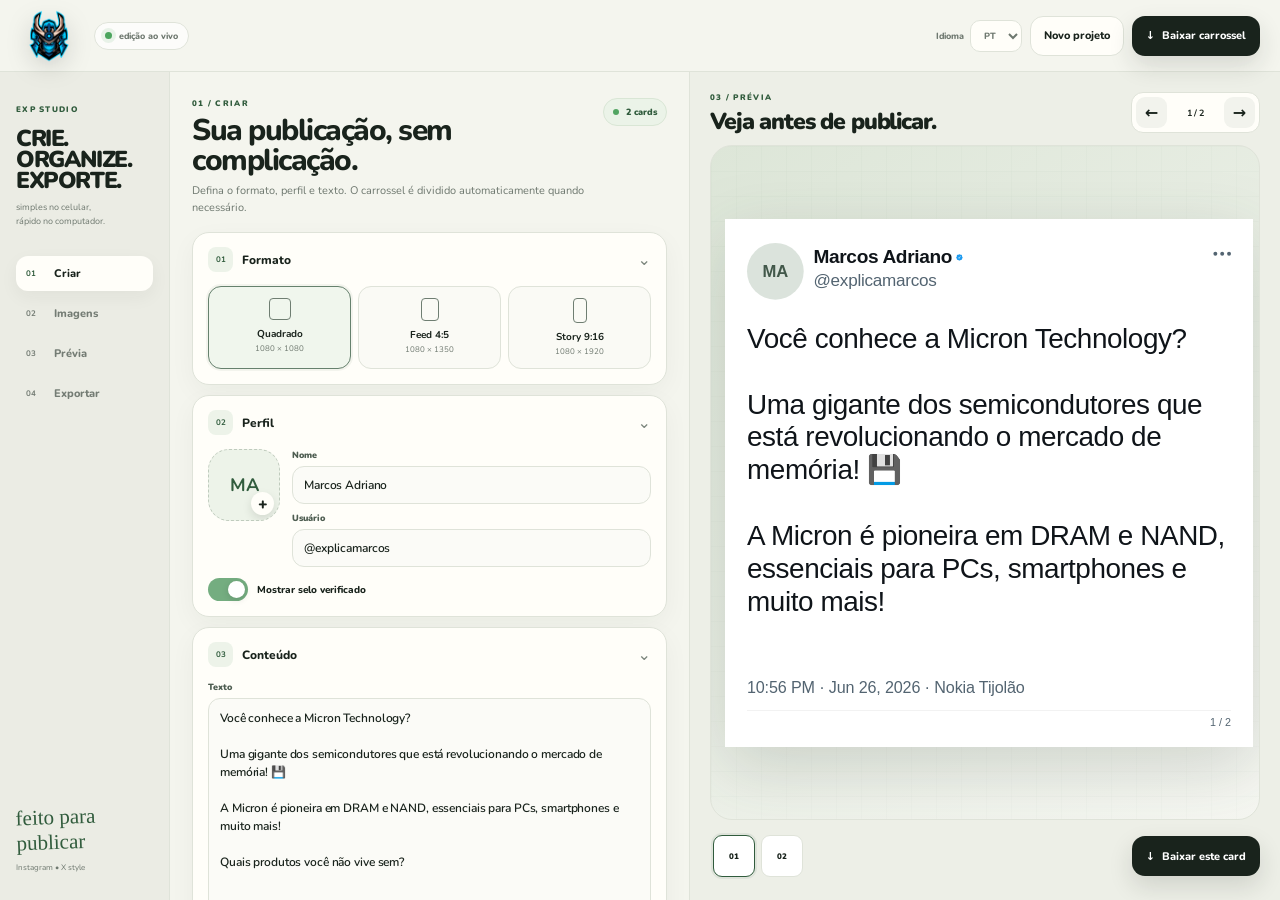
==== index.html @ 1037e558 "Add files via upload" ====
<!doctype html>
<html lang="pt-BR">
<head>
  <meta charset="utf-8">
  <meta name="viewport" content="width=device-width,initial-scale=1,viewport-fit=cover">
  <meta name="theme-color" content="#f4f5ee">
  <title>Explica Studio Ultra V13 — Carrosséis estilo X</title>
  <meta name="description" content="Crie posts e carrosséis estilo X para Instagram, com imagens por card e exportação em alta resolução.">
  <link rel="icon" type="image/png" sizes="32x32" href="assets/favicon/logo32.png">
  <link rel="icon" type="image/png" sizes="16x16" href="assets/favicon/logo16.png">
  <link rel="shortcut icon" href="assets/favicon/favicon.ico">
  <link rel="apple-touch-icon" href="assets/favicon/logo192.png">
  <link rel="preconnect" href="https://fonts.googleapis.com">
  <link rel="preconnect" href="https://fonts.gstatic.com" crossorigin>
  <link href="https://fonts.googleapis.com/css2?family=Nunito:wght@400;500;600;700;800;900&display=swap" rel="stylesheet">
  <link rel="stylesheet" href="css/style.css?v=13">
</head>
<body>
  <div class="app">
    <header class="topbar">
      <button class="brand brand-logo-only" type="button" id="brandBtn" aria-label="Explica Studio">
        <span class="brand-icon"><img src="assets/logo.png?v=12" alt="Explica Studio"></span>
      </button>
      <div class="topbar-status">
        <span class="live-dot"></span><span data-i18n="autosave">edição ao vivo</span>
      </div>
      <div class="topbar-actions desktop-only">
        <label class="mini-select"><span data-i18n="language">Idioma</span><select id="languageSelect"><option value="pt-BR">PT</option><option value="en">EN</option><option value="es">ES</option><option value="fr">FR</option><option value="de">DE</option></select></label>
        <button class="btn btn-light" id="resetBtn" type="button" data-i18n="newProject">Novo projeto</button>
        <button class="btn btn-dark" id="downloadAllTopBtn" type="button"><span>↓</span><span data-i18n="downloadAll">Baixar carrossel</span></button>
      </div>
    </header>

    <main class="workspace" id="workspace">
      <aside class="rail desktop-only" aria-label="Seções">
        <div class="rail-intro"><small>EXP STUDIO</small><strong>CRIE.<br>ORGANIZE.<br>EXPORTE.</strong><em>simples no celular,<br>rápido no computador.</em></div>
        <nav class="rail-nav">
          <button class="rail-link active" data-view="create" type="button"><b>01</b><span data-i18n="create">Criar</span></button>
          <button class="rail-link" data-view="images" type="button"><b>02</b><span data-i18n="images">Imagens</span></button>
          <button class="rail-link" data-view="preview" type="button"><b>03</b><span data-i18n="preview">Prévia</span></button>
          <button class="rail-link" data-view="export" type="button"><b>04</b><span data-i18n="export">Exportar</span></button>
        </nav>
        <div class="rail-foot"><span class="scribble">feito para publicar</span><small>Instagram • X style</small></div>
      </aside>

      <section class="editor-area app-view active" data-view-panel="create">
        <div class="view-heading">
          <div><span class="kicker">01 / CRIAR</span><h1 data-i18n="createTitle">Sua publicação, sem complicação.</h1><p data-i18n="createLead">Defina o formato, perfil e texto. O carrossel é dividido automaticamente quando necessário.</p></div>
          <span class="step-badge"><i></i><span id="slideCountBadge">1 card</span></span>
        </div>

        <section class="card section-card" id="formatCard">
          <button class="section-head" type="button" data-collapse="formatBody"><span><b>01</b><strong data-i18n="format">Formato</strong></span><i>⌄</i></button>
          <div class="section-body" id="formatBody">
            <div class="format-picker">
              <button class="format-btn active" data-format="square" type="button"><i class="ratio square"></i><span><strong data-i18n="square">Quadrado</strong><small>1080 × 1080</small></span></button>
              <button class="format-btn" data-format="portrait" type="button"><i class="ratio portrait"></i><span><strong>Feed 4:5</strong><small>1080 × 1350</small></span></button>
              <button class="format-btn" data-format="story" type="button"><i class="ratio story"></i><span><strong>Story 9:16</strong><small>1080 × 1920</small></span></button>
            </div>
          </div>
        </section>

        <section class="card section-card" id="profileCard">
          <button class="section-head" type="button" data-collapse="profileBody"><span><b>02</b><strong data-i18n="profile">Perfil</strong></span><i>⌄</i></button>
          <div class="section-body" id="profileBody">
            <div class="profile-grid">
              <label class="avatar-picker"><input id="avatarInput" type="file" accept="image/*"><span id="avatarEditor"><b>MA</b></span><em>+</em></label>
              <div class="form-stack">
                <label class="field"><span data-i18n="name">Nome</span><input id="nameInput" value="Marcos Adriano" maxlength="42"></label>
                <label class="field"><span data-i18n="handle">Usuário</span><input id="handleInput" value="@explicamarcos" maxlength="42"></label>
              </div>
            </div>
            <label class="toggle-row"><input id="verifiedInput" type="checkbox" checked><span class="toggle"></span><span data-i18n="verified">Mostrar selo verificado</span></label>
          </div>
        </section>

        <section class="card section-card" id="contentCard">
          <button class="section-head" type="button" data-collapse="contentBody"><span><b>03</b><strong data-i18n="content">Conteúdo</strong></span><i>⌄</i></button>
          <div class="section-body" id="contentBody">
            <label class="field"><span data-i18n="text">Texto</span><textarea id="bodyInput" rows="11">Você conhece a Micron Technology?

Uma gigante dos semicondutores que está revolucionando o mercado de memória! 💾

A Micron é pioneira em DRAM e NAND, essenciais para PCs, smartphones e muito mais!

Quais produtos você não vive sem?</textarea><small class="field-meta"><span><b id="charCount">0</b> <span data-i18n="characters">caracteres</span></span><span><b id="slideEstimate">1</b> <span data-i18n="cards">card(s)</span></span></small><small class="card-rule-hint card-capacity" id="capacityHint">≈ 10 linhas úteis por card neste formato</small></label>
            <div class="grid-2"><label class="field"><span data-i18n="time">Horário</span><input id="timeInput" value="10:56 PM"></label><label class="field"><span data-i18n="date">Data</span><input id="dateInput" value="Jun 26, 2026"></label></div>
            <label class="field"><span data-i18n="source">Fonte / dispositivo</span><input id="sourceInput" value="Nokia Tijolão"></label>
          </div>
        </section>

        <section class="card section-card" id="styleCard">
          <button class="section-head" type="button" data-collapse="styleBody"><span><b>04</b><strong data-i18n="appearance">Aparência</strong></span><i>⌄</i></button>
          <div class="section-body" id="styleBody">
            <div class="preset-grid">
              <button class="preset active" data-preset="classic" type="button"><i class="preset-swatch classic"></i><span><strong>X Clássico</strong><small data-i18n="classicHint">limpo e direto</small></span></button>
              <button class="preset" data-preset="explica" type="button"><i class="preset-swatch explica"></i><span><strong>Explica</strong><small data-i18n="explicaHint">verde editorial</small></span></button>
              <button class="preset" data-preset="night" type="button"><i class="preset-swatch night"></i><span><strong data-i18n="night">Noturno</strong><small data-i18n="nightHint">alto contraste</small></span></button>
            </div>
            <div class="grid-2 compact-grid">
              <label class="field"><span data-i18n="font">Fonte</span><select id="fontSelect"><option value="x">X / Helvetica</option><option value="nunito">Nunito</option><option value="system">Sistema</option><option value="serif">Serif editorial</option></select></label>
              <label class="field"><span data-i18n="fontSize">Tamanho do texto</span><input id="fontSizeInput" type="range" min="42" max="74" value="57"><small class="range-value"><b id="fontSizeValue">57</b> px</small></label>
            </div>
            <details class="advanced"><summary data-i18n="advanced">Ajustes avançados</summary><div class="advanced-body">
              <div class="colors"><label><span data-i18n="canvas">Fundo</span><input id="canvasColor" type="color" value="#ffffff"></label><label><span data-i18n="cardColor">Card</span><input id="cardColor" type="color" value="#ffffff"></label><label><span data-i18n="textColor">Texto</span><input id="textColor" type="color" value="#0f1419"></label><label><span data-i18n="muted">Secundário</span><input id="mutedColor" type="color" value="#536471"></label></div>
              <div class="grid-2"><label class="field"><span data-i18n="corners">Cantos</span><input id="radiusInput" type="range" min="0" max="48" value="0"></label><label class="field"><span data-i18n="shadow">Sombra</span><input id="shadowInput" type="range" min="0" max="60" value="0"></label></div>
            </div></details>
          </div>
        </section>

        <div class="mobile-create-actions mobile-only"><button class="btn btn-light" type="button" data-mobile-view="images" data-i18n="manageImages">Gerenciar imagens</button><button class="btn btn-dark" type="button" data-mobile-view="preview" data-i18n="seePreview">Ver prévia</button></div>
      </section>

      <section class="images-area app-view" data-view-panel="images">
        <div class="view-heading"><div><span class="kicker">02 / IMAGENS</span><h2 data-i18n="imagesTitle">Uma imagem para cada card.</h2><p data-i18n="imagesLead">Adicione uma imagem geral ou personalize cada slide do carrossel.</p></div></div>
        <section class="card default-image-card">
          <div class="image-card-head"><div><strong data-i18n="defaultImage">Imagem padrão</strong><small data-i18n="defaultImageHint">Pode aparecer no primeiro card ou em todos.</small></div><button class="text-btn" id="removeDefaultImageBtn" type="button" data-i18n="remove">Remover</button></div>
          <label class="dropzone"><input id="defaultImageInput" type="file" accept="image/*"><span class="drop-icon">▧</span><span><strong data-i18n="chooseImage">Escolher imagem</strong><small id="defaultImageName">PNG, JPG ou WEBP</small></span><em>+</em></label>
          <div class="grid-2"><label class="field"><span data-i18n="position">Posição</span><select id="imageLayoutSelect"><option value="below" data-i18n-option="below">Abaixo do texto</option><option value="side" data-i18n-option="side">Ao lado do texto</option></select></label><label class="field"><span data-i18n="applyImage">Aplicar</span><select id="defaultImageMode"><option value="first" data-i18n-option="first">Somente no 1º card</option><option value="all" data-i18n-option="all">Em todos os cards</option></select></label></div>
        </section>
        <div class="cards-manager-head"><div><strong data-i18n="carouselCards">Cards do carrossel</strong><small data-i18n="carouselImagesHint">Toque em um card para trocar sua imagem.</small></div><span id="managerCount">1</span></div>
        <div class="cards-manager" id="cardsManager"></div>
      </section>

      <section class="preview-area app-view" data-view-panel="preview">
        <div class="preview-head">
          <div><span class="kicker">03 / PRÉVIA</span><h2 data-i18n="previewTitle">Veja antes de publicar.</h2></div>
          <div class="pager"><button id="prevBtn" type="button">←</button><strong id="pagerText">1 / 1</strong><button id="nextBtn" type="button">→</button></div>
        </div>
        <div class="preview-stage" id="previewStage"><div class="stage-grid"></div><div class="canvas-wrap" id="canvasWrap">
          <article class="social-canvas format-square" id="socialCanvas">
            <div class="post-card">
              <header class="post-header"><div class="avatar" id="previewAvatar"><span>MA</span><img id="previewAvatarImg" alt=""></div><div class="profile-copy"><div class="name-line"><strong id="previewName">Marcos Adriano</strong><span class="verified" id="verifiedBadge" aria-label="Verificado"><svg viewBox="0 0 24 24" fill="currentColor"><path d="M22.5 12.5c0-1.58-.875-2.95-2.148-3.6.154-.435.238-.905.238-1.4 0-2.21-1.71-3.998-3.818-3.998-.47 0-.92.084-1.336.25C14.818 2.415 13.51 1.5 12 1.5s-2.816.917-3.437 2.25c-.415-.165-.866-.25-1.336-.25-2.11 0-3.818 1.79-3.818 4 0 .494.083.964.237 1.4-1.272.65-2.147 2.018-2.147 3.6 0 1.495.782 2.798 1.942 3.486-.02.17-.032.34-.032.514 0 2.21 1.708 4 3.818 4 .47 0 .92-.086 1.335-.25.62 1.334 1.926 2.25 3.437 2.25 1.512 0 2.818-.916 3.437-2.25.415.163.865.248 1.336.248 2.11 0 3.818-1.79 3.818-4 0-.174-.012-.344-.033-.513 1.158-.687 1.943-1.99 1.943-3.484zm-6.616-3.334-4.334 6.5c-.145.217-.382.334-.625.334-.143 0-.288-.04-.416-.126l-.115-.094-2.415-2.415c-.293-.293-.293-.768 0-1.06s.768-.294 1.06 0l1.77 1.767 3.825-5.74c.23-.345.696-.436 1.04-.207.346.23.44.696.21 1.04z"/></svg></span></div><span id="previewHandle">@explicamarcos</span></div><div class="more"><i></i><i></i><i></i></div></header>
              <main class="post-main" id="postMain"><div class="post-text" id="previewBody"></div><figure class="post-media hidden" id="mediaFrame"><img id="previewImage" alt="Imagem da publicação"></figure></main>
              <footer class="post-footer"><div class="meta"><span id="previewTime">10:56 PM</span><span>·</span><span id="previewDate">Jun 26, 2026</span><span>·</span><span id="previewSource">Nokia Tijolão</span></div><div class="divider"></div><div class="slide-number" id="slideNumber"></div></footer>
            </div>
          </article>
        </div></div>
        <div class="preview-bottom"><div class="mini-thumbs" id="miniThumbs"></div><button class="btn btn-dark" id="downloadCurrentBtn" type="button"><span>↓</span><span data-i18n="downloadCurrent">Baixar este card</span></button></div>
      </section>

      <section class="export-area app-view" data-view-panel="export">
        <div class="view-heading"><div><span class="kicker">04 / EXPORTAR</span><h2 data-i18n="exportTitle">Pronto para publicar.</h2><p data-i18n="exportLead">Escolha a qualidade e baixe um card ou o carrossel completo.</p></div></div>
        <section class="card export-card">
          <div class="export-summary"><div><span data-i18n="format">Formato</span><strong id="exportFormat">1080 × 1080</strong></div><div><span data-i18n="totalCards">Cards</span><strong id="exportCards">1</strong></div></div>
          <label class="field"><span data-i18n="quality">Qualidade</span><select id="qualitySelect"><option value="native">HD · tamanho original</option><option value="2160">2K · lado maior 2160 px</option><option value="3840">4K · lado maior 3840 px</option><option value="7680">8K · lado maior 7680 px</option></select><small class="quality-hint" id="qualityHint">1080 × 1080 px</small></label>
          <div class="export-buttons"><button class="btn btn-light big" id="downloadCurrentExportBtn" type="button"><span>↓</span><span data-i18n="downloadCurrent">Baixar este card</span></button><button class="btn btn-dark big" id="downloadAllBtn" type="button"><span>↓</span><span data-i18n="downloadAll">Baixar carrossel</span></button></div>
          <small class="export-note" data-i18n="exportNote">4K e 8K podem levar mais tempo em celulares com pouca memória.</small>
        </section>
      </section>
    </main>

    <nav class="bottom-nav mobile-only" aria-label="Navegação">
      <button class="bottom-link active" data-mobile-view="create" type="button"><span>✦</span><b data-i18n="create">Criar</b></button>
      <button class="bottom-link" data-mobile-view="images" type="button"><span>▧</span><b data-i18n="images">Imagens</b></button>
      <button class="bottom-link" data-mobile-view="preview" type="button"><span>◉</span><b data-i18n="preview">Prévia</b></button>
      <button class="bottom-link" data-mobile-view="export" type="button"><span>↓</span><b data-i18n="export">Exportar</b></button>
    </nav>
  </div>
  <div class="toast" id="toast"></div>
  <input id="cardImageInput" type="file" accept="image/*" hidden>
  <script src="js/html2canvas.min.js?v=13"></script>
  <script src="js/app.js?v=13"></script>
</body>
</html>
---- css/style.css ----
:root{
  --bg:#f4f5ee;--paper:#fffef9;--paper-2:#f8f8f2;--ink:#19231c;--muted:#6e786f;--line:#dfe3d9;
  --green:#315c3d;--green-2:#456f50;--lime:#dff36b;--blue:#1d9bf0;--shadow:0 16px 48px rgba(30,48,34,.08);
  --ui:'Nunito',system-ui,-apple-system,BlinkMacSystemFont,'Segoe UI',sans-serif;--script:'Caveat',cursive;
}
*{box-sizing:border-box}html{scroll-behavior:smooth}body{margin:0;min-width:320px;background:var(--bg);color:var(--ink);font-family:var(--ui);-webkit-font-smoothing:antialiased}button,input,textarea,select{font:inherit;color:inherit}button{cursor:pointer}img{max-width:100%}.mobile-only{display:none}.hidden{display:none!important}
.topbar{height:72px;position:sticky;top:0;z-index:80;display:flex;align-items:center;gap:16px;padding:0 20px;background:rgba(244,245,238,.94);border-bottom:1px solid var(--line);backdrop-filter:blur(18px)}
.brand{border:0;background:none;padding:0;display:flex;align-items:center;gap:10px;text-align:left}.brand-icon{width:40px;height:40px;border-radius:13px;overflow:hidden;box-shadow:0 8px 20px rgba(49,92,61,.16)}.brand-icon img{width:100%;height:100%;display:block}.brand-text strong{display:block;font-size:16px;font-weight:900;letter-spacing:-.035em}.brand-text small{display:block;margin-top:2px;font-size:7.5px;font-weight:900;letter-spacing:.13em;color:var(--muted)}
.topbar-status{margin-right:auto;display:flex;align-items:center;gap:7px;padding:7px 10px;border:1px solid var(--line);border-radius:999px;background:rgba(255,255,255,.65);font-size:9px;font-weight:800;color:var(--muted)}.live-dot{width:7px;height:7px;border-radius:50%;background:#4ba45d;box-shadow:0 0 0 4px rgba(75,164,93,.11)}.topbar-actions{display:flex;align-items:center;gap:8px}.mini-select{display:flex;align-items:center;gap:6px;font-size:9px;font-weight:800;color:var(--muted)}.mini-select select{border:1px solid var(--line);border-radius:10px;background:var(--paper);padding:8px 9px}
.btn{border:1px solid transparent;border-radius:13px;min-height:40px;padding:9px 13px;display:inline-flex;align-items:center;justify-content:center;gap:7px;font-weight:900;font-size:11px;transition:.15s ease}.btn:hover{transform:translateY(-1px)}.btn-light{background:var(--paper);border-color:var(--line)}.btn-dark{background:var(--ink);color:#fff;box-shadow:0 10px 24px rgba(25,35,28,.14)}.btn.big{min-height:50px;font-size:12px}.text-btn{border:0;background:none;color:var(--green);font-size:10px;font-weight:900;padding:5px}
.workspace{display:grid;grid-template-columns:170px minmax(390px,520px) minmax(430px,1fr);min-height:calc(100vh - 72px)}
.rail{position:sticky;top:72px;height:calc(100vh - 72px);padding:24px 16px;border-right:1px solid var(--line);background:#ebece4;display:flex;flex-direction:column}.rail-intro small{font-size:8px;font-weight:900;letter-spacing:.16em;color:var(--green)}.rail-intro strong{display:block;margin-top:10px;font-size:23px;line-height:.92;font-weight:900;letter-spacing:-.06em}.rail-intro em{display:block;margin-top:10px;font-style:normal;font-size:9px;line-height:1.45;color:var(--muted)}.rail-nav{display:grid;gap:5px;margin-top:28px}.rail-link{border:0;background:transparent;border-radius:12px;padding:10px;display:grid;grid-template-columns:28px 1fr;align-items:center;text-align:left;color:#747c74;font-weight:800}.rail-link b{font-size:8px}.rail-link span{font-size:11px}.rail-link.active{background:var(--paper);color:var(--ink);box-shadow:0 6px 18px rgba(30,48,34,.05)}.rail-link.active b{color:var(--green)}.rail-foot{margin-top:auto}.scribble{display:block;font-family:var(--script);font-size:21px;color:var(--green);transform:rotate(-2deg)}.rail-foot small{font-size:8px;color:var(--muted)}
.app-view{display:none;min-width:0}.app-view.active{display:block}.editor-area,.images-area,.export-area{padding:26px 22px 50px;border-right:1px solid var(--line);overflow:auto;max-height:calc(100vh - 72px)}.preview-area{position:sticky;top:72px;height:calc(100vh - 72px);padding:20px;display:none;flex-direction:column;gap:12px;overflow:hidden;background:#edefe7}.preview-area.active{display:flex}
.view-heading{display:flex;align-items:flex-start;justify-content:space-between;gap:12px;margin-bottom:16px}.kicker{display:block;font-size:8px;font-weight:900;letter-spacing:.16em;color:var(--green)}.view-heading h1,.view-heading h2,.preview-head h2{margin:7px 0 7px;font-size:30px;line-height:1;font-weight:900;letter-spacing:-.05em}.view-heading p{margin:0;max-width:440px;font-size:11px;line-height:1.5;color:var(--muted)}.step-badge{display:flex;align-items:center;gap:7px;white-space:nowrap;padding:7px 9px;border-radius:999px;background:#ebf3e8;border:1px solid #d9e6d5;font-size:9px;font-weight:900;color:var(--green)}.step-badge i{width:6px;height:6px;border-radius:50%;background:#52a562}
.card{background:var(--paper);border:1px solid var(--line);border-radius:17px;box-shadow:0 8px 26px rgba(30,48,34,.045)}.section-card{margin-bottom:10px}.section-head{width:100%;border:0;background:none;padding:14px 15px;display:flex;align-items:center;justify-content:space-between}.section-head>span{display:flex;align-items:center;gap:9px}.section-head b{width:25px;height:25px;border-radius:8px;background:#edf3e9;display:grid;place-items:center;color:var(--green);font-size:8px}.section-head strong{font-size:12px;font-weight:900}.section-head>i{font-style:normal;color:#7b857c;transition:transform .15s}.section-card.collapsed .section-head>i{transform:rotate(-90deg)}.section-card.collapsed .section-body{display:none}.section-body{padding:0 15px 15px}.format-picker{display:grid;grid-template-columns:repeat(3,1fr);gap:7px}.format-btn{border:1px solid var(--line);border-radius:13px;background:#fafaf5;padding:11px 8px;display:flex;flex-direction:column;align-items:center;gap:7px}.format-btn.active{border-color:#66816d;background:#f0f6ed;box-shadow:0 0 0 2px rgba(49,92,61,.06)}.format-btn span{text-align:center}.format-btn strong,.format-btn small{display:block}.format-btn strong{font-size:10px}.format-btn small{font-size:8px;color:var(--muted);margin-top:2px}.ratio{display:block;border:1.6px solid #6f7e72;border-radius:4px}.ratio.square{width:22px;height:22px}.ratio.portrait{width:18px;height:23px}.ratio.story{width:14px;height:25px}
.profile-grid{display:grid;grid-template-columns:72px 1fr;gap:12px;align-items:start}.avatar-picker{width:72px;height:72px;position:relative;border-radius:21px;overflow:hidden;border:1px dashed #bfcbbd;background:#edf3e9;cursor:pointer}.avatar-picker input{display:none}.avatar-picker>span{width:100%;height:100%;display:grid;place-items:center;background-size:cover;background-position:center;color:var(--green);font-size:18px;font-weight:900}.avatar-picker em{position:absolute;right:5px;bottom:5px;width:23px;height:23px;border-radius:50%;background:var(--paper);display:grid;place-items:center;font-style:normal;font-weight:900;box-shadow:0 4px 10px rgba(25,35,28,.12)}.form-stack{display:grid;gap:8px}.field{display:block;margin:0}.field>span{display:block;margin-bottom:5px;font-size:9px;font-weight:900;color:#4e5d51}.field input:not([type=range]),.field textarea,.field select{width:100%;border:1px solid var(--line);border-radius:12px;background:#fbfbf7;padding:10px 11px;outline:none;font-size:12px}.field textarea{min-height:180px;resize:vertical;line-height:1.48}.field input:focus,.field textarea:focus,.field select:focus{border-color:#6d8c74;box-shadow:0 0 0 3px rgba(49,92,61,.08)}.field-meta{display:flex;justify-content:space-between;gap:10px;margin-top:6px;font-size:9px;color:var(--muted)}.grid-2{display:grid;grid-template-columns:1fr 1fr;gap:9px}.toggle-row{display:flex;align-items:center;gap:9px;margin-top:11px;font-size:10px;font-weight:800}.toggle-row input{display:none}.toggle{width:40px;height:23px;border-radius:999px;background:#d8ddd6;position:relative;transition:.15s}.toggle::after{content:'';width:17px;height:17px;border-radius:50%;background:#fff;position:absolute;top:3px;left:3px;box-shadow:0 2px 7px rgba(0,0,0,.13);transition:.15s}.toggle-row input:checked+.toggle{background:#74ad80}.toggle-row input:checked+.toggle::after{left:20px}
.preset-grid{display:grid;grid-template-columns:repeat(3,1fr);gap:7px}.preset{border:1px solid var(--line);border-radius:13px;background:#fafaf6;padding:8px;display:flex;align-items:center;gap:8px;text-align:left}.preset.active{border-color:#66816d;box-shadow:0 0 0 2px rgba(49,92,61,.06)}.preset-swatch{width:35px;height:35px;border-radius:10px;display:block;flex:0 0 auto;position:relative}.preset-swatch::after{content:'';position:absolute;inset:8px;border-radius:5px;background:#fff;box-shadow:0 3px 7px rgba(0,0,0,.12)}.preset-swatch.classic{background:#fff;border:1px solid #e8e8e4}.preset-swatch.explica{background:#dfeee1}.preset-swatch.night{background:#141b16}.preset-swatch.night::after{background:#1d2a20}.preset strong,.preset small{display:block}.preset strong{font-size:9px}.preset small{font-size:7px;color:var(--muted)}.compact-grid{margin-top:10px}.field input[type=range]{width:100%}.range-value{display:block;font-size:9px;color:var(--muted)}.advanced{margin-top:10px;border-top:1px solid var(--line);padding-top:9px}.advanced summary{cursor:pointer;font-size:9px;font-weight:900;color:var(--green)}.advanced-body{padding-top:10px}.colors{display:grid;grid-template-columns:repeat(4,1fr);gap:7px;margin-bottom:10px}.colors label span{display:block;font-size:8px;font-weight:900;color:var(--muted);margin-bottom:4px}.colors input{width:100%;height:34px;padding:2px;border:1px solid var(--line);border-radius:9px;background:#fff}
.default-image-card{padding:15px}.image-card-head{display:flex;align-items:flex-start;justify-content:space-between;gap:10px}.image-card-head strong,.image-card-head small{display:block}.image-card-head strong{font-size:12px}.image-card-head small{font-size:9px;color:var(--muted);margin-top:2px}.dropzone{position:relative;margin:12px 0;min-height:76px;border:1px dashed #aebdaa;border-radius:14px;background:#f5f8f2;display:grid;grid-template-columns:38px 1fr auto;align-items:center;gap:10px;padding:11px;cursor:pointer}.dropzone input{position:absolute;inset:0;opacity:0;cursor:pointer}.drop-icon{width:38px;height:38px;border-radius:11px;background:#e5efdf;display:grid;place-items:center;color:var(--green);font-size:20px}.dropzone strong,.dropzone small{display:block}.dropzone strong{font-size:11px}.dropzone small{font-size:9px;color:var(--muted);margin-top:2px}.dropzone em{font-style:normal;font-size:20px;color:var(--green)}.cards-manager-head{display:flex;align-items:center;justify-content:space-between;margin:15px 2px 8px}.cards-manager-head strong,.cards-manager-head small{display:block}.cards-manager-head strong{font-size:11px}.cards-manager-head small{font-size:8px;color:var(--muted);margin-top:2px}.cards-manager-head>span{min-width:27px;height:27px;border-radius:999px;background:var(--lime);display:grid;place-items:center;font-size:9px;font-weight:900}.cards-manager{display:grid;gap:8px}.manager-card{border:1px solid var(--line);border-radius:15px;background:var(--paper);padding:9px;display:grid;grid-template-columns:74px 1fr auto;gap:10px;align-items:center}.manager-thumb{width:74px;height:74px;border-radius:11px;background:#edf0e9;overflow:hidden;display:grid;place-items:center;position:relative}.manager-thumb img{width:100%;height:100%;object-fit:cover}.manager-thumb .placeholder{font-size:23px;color:#839084}.manager-copy{min-width:0}.manager-copy strong,.manager-copy small{display:block}.manager-copy strong{font-size:10px}.manager-copy small{font-size:9px;color:var(--muted);line-height:1.35;margin-top:3px;white-space:nowrap;overflow:hidden;text-overflow:ellipsis}.manager-actions{display:grid;gap:5px}.mini-btn{border:1px solid var(--line);border-radius:9px;background:#fafaf6;padding:7px 8px;font-size:8px;font-weight:900}.mini-btn.primary{background:var(--ink);color:#fff;border-color:var(--ink)}
.preview-head{display:flex;align-items:flex-end;justify-content:space-between;gap:12px}.preview-head h2{font-size:23px;margin-bottom:0}.pager{display:flex;align-items:center;gap:6px;padding:4px;border:1px solid var(--line);border-radius:12px;background:var(--paper)}.pager button{border:0;background:#f2f3ed;width:31px;height:31px;border-radius:9px;font-weight:900}.pager strong{min-width:45px;text-align:center;font-size:9px}.preview-stage{flex:1;min-height:0;position:relative;display:grid;place-items:center;border:1px solid var(--line);border-radius:22px;overflow:hidden;background:linear-gradient(145deg,#dce5d7,#f4f5ef);padding:14px}.stage-grid{position:absolute;inset:0;opacity:.23;background-image:linear-gradient(rgba(49,92,61,.08) 1px,transparent 1px),linear-gradient(90deg,rgba(49,92,61,.08) 1px,transparent 1px);background-size:25px 25px}.canvas-wrap{position:relative;z-index:1;filter:drop-shadow(0 20px 34px rgba(27,42,31,.16))}.social-canvas{--canvas:#fff;--card:#fff;--text:#0f1419;--muted:#536471;--radius:0px;--shadow:none;--post-font:Arial,'Helvetica Neue',sans-serif;width:1080px;height:1080px;background:var(--canvas);color:var(--text);font-family:var(--post-font);overflow:hidden;transform-origin:top left}.social-canvas.format-portrait{height:1350px}.social-canvas.format-story{height:1920px}.post-card{width:100%;height:100%;padding:49px 45px 36px;background:var(--card);border-radius:var(--radius);box-shadow:var(--shadow);display:flex;flex-direction:column;overflow:hidden}.post-header{display:flex;gap:20px;align-items:flex-start}.avatar{width:116px;height:116px;border-radius:50%;overflow:hidden;background:#dbe3dc;display:grid;place-items:center;flex:0 0 auto;font-size:34px;font-weight:800;color:#42584a}.avatar img{width:100%;height:100%;object-fit:cover;display:none}.profile-copy{padding-top:9px;min-width:0}.name-line{display:flex;align-items:center;gap:8px}.name-line strong{font-size:39px;line-height:1.03;letter-spacing:-.025em;white-space:nowrap;overflow:hidden;text-overflow:ellipsis;max-width:700px}.verified{width:37px;height:37px;color:var(--blue);display:inline-grid;place-items:center;flex:0 0 auto}.verified svg{width:100%;height:100%}.profile-copy>span{display:block;margin-top:6px;color:var(--muted);font-size:35px}.more{margin-left:auto;display:flex;gap:6px;padding-top:18px}.more i{width:8px;height:8px;border-radius:50%;background:var(--muted)}.post-main{padding-top:45px;flex:1;min-height:0;display:flex;flex-direction:column}.post-main.side{display:grid;grid-template-columns:1.13fr .87fr;gap:30px;align-items:start}.post-text{font-size:57px;line-height:1.16;letter-spacing:-.022em;white-space:pre-wrap;overflow:hidden}.post-text .tag{color:var(--blue)}.post-media{margin:25px 0 0;border-radius:28px;overflow:hidden;border:1px solid rgba(15,20,25,.1);flex:1;min-height:220px;background:#eef0ed}.post-media img{width:100%;height:100%;display:block;object-fit:cover}.post-main.side .post-media{margin:0;height:100%;min-height:330px}.post-footer{padding-top:24px;margin-top:auto}.meta{display:flex;align-items:center;gap:10px;flex-wrap:wrap;color:var(--muted);font-size:33px}.divider{height:1px;background:rgba(15,20,25,.11);margin-top:28px}.slide-number{text-align:right;color:var(--muted);font-size:22px;padding-top:12px;min-height:36px}.format-portrait .post-card{padding:54px 50px 40px}.format-portrait .post-main{padding-top:55px}.format-story .post-card{padding:72px 58px 54px}.format-story .post-main{padding-top:72px}.format-story .avatar{width:130px;height:130px}.format-story .name-line strong{font-size:42px}.format-story .verified{width:40px;height:40px}.format-story .profile-copy>span{font-size:38px}.format-story .meta{font-size:37px}.preview-bottom{display:flex;align-items:center;gap:10px}.mini-thumbs{display:flex;gap:6px;overflow:auto;flex:1;padding:3px}.mini-thumb{width:42px;height:42px;border:1px solid var(--line);border-radius:9px;background:#fff;display:grid;place-items:center;font-size:8px;font-weight:900;flex:0 0 auto}.mini-thumb.active{border-color:var(--green);box-shadow:0 0 0 2px rgba(49,92,61,.08)}
.export-card{padding:16px}.export-summary{display:grid;grid-template-columns:1fr 1fr;gap:8px;margin-bottom:14px}.export-summary>div{padding:12px;border:1px solid var(--line);border-radius:12px;background:#fafaf5}.export-summary span,.export-summary strong{display:block}.export-summary span{font-size:8px;color:var(--muted);font-weight:800}.export-summary strong{font-size:14px;margin-top:4px}.quality-hint{display:block;margin-top:5px;color:var(--muted);font-size:9px}.export-buttons{display:grid;gap:8px;margin-top:15px}.export-note{display:block;margin-top:11px;font-size:8px;line-height:1.45;color:var(--muted)}
.toast{position:fixed;left:50%;bottom:24px;z-index:200;transform:translate(-50%,18px);background:var(--ink);color:#fff;padding:10px 13px;border-radius:11px;font-size:10px;font-weight:800;opacity:0;pointer-events:none;transition:.18s}.toast.show{opacity:1;transform:translate(-50%,0)}
@media(max-width:1180px){.workspace{grid-template-columns:145px minmax(360px,460px) minmax(380px,1fr)}.rail{padding:20px 12px}.rail-intro strong{font-size:20px}.editor-area,.images-area,.export-area{padding:22px 17px}.preview-area{padding:16px}.preset-grid{grid-template-columns:1fr}.preset{min-height:49px}}
@media(max-width:900px){
  body{padding-bottom:76px}.desktop-only{display:none!important}.mobile-only{display:flex}.topbar{height:60px;padding:0 11px;gap:8px}.brand-icon{width:36px;height:36px;border-radius:12px}.brand-text strong{font-size:15px}.brand-text small{font-size:6.6px;letter-spacing:.1em}.topbar-status{margin-left:auto;margin-right:0;padding:6px 8px;font-size:8px}.workspace{display:block;min-height:calc(100dvh - 60px)}
  .app-view{display:none!important}.app-view.active{display:block!important}.editor-area,.images-area,.export-area{max-height:none;border-right:0;padding:15px 10px 100px;overflow:visible}.preview-area{position:relative;top:auto;height:calc(100dvh - 60px);min-height:600px;padding:11px 9px 90px;background:#edefe7;overflow:hidden}.preview-area.active{display:flex!important}.view-heading{margin-bottom:11px}.view-heading h1,.view-heading h2{font-size:27px}.view-heading p{font-size:10px}.step-badge{padding:6px 8px;font-size:8px}.section-card{margin-bottom:8px;border-radius:15px}.section-head{padding:12px 13px}.section-body{padding:0 13px 13px}.format-picker{gap:5px}.format-btn{padding:9px 4px}.field input:not([type=range]),.field textarea,.field select{font-size:16px;padding:10px 11px}.field textarea{min-height:155px}.profile-grid{grid-template-columns:62px 1fr}.avatar-picker{width:62px;height:62px;border-radius:18px}.grid-2{gap:7px}.preset-grid{grid-template-columns:1fr 1fr 1fr}.preset{display:block;text-align:center;padding:7px}.preset-swatch{margin:0 auto 5px}.preset small{display:none}.colors{grid-template-columns:repeat(4,1fr)}.mobile-create-actions{gap:7px;position:sticky;bottom:82px;padding-top:6px;background:linear-gradient(180deg,transparent,var(--bg) 28%)}.mobile-create-actions .btn{flex:1;min-height:45px}
  .cards-manager{gap:7px}.manager-card{grid-template-columns:62px minmax(0,1fr) auto;padding:8px}.manager-thumb{width:62px;height:62px}.manager-actions{grid-template-columns:1fr;gap:4px}.mini-btn{padding:6px}.preview-head{align-items:center}.preview-head h2{font-size:18px}.preview-stage{border-radius:17px;padding:8px}.preview-bottom{display:grid;grid-template-columns:1fr auto}.preview-bottom .btn{min-width:145px}.mini-thumbs{min-width:0}.bottom-nav{position:fixed;left:8px;right:8px;bottom:max(8px,env(safe-area-inset-bottom));z-index:120;display:grid;grid-template-columns:repeat(4,1fr);gap:4px;padding:6px;border:1px solid var(--line);border-radius:19px;background:rgba(255,254,249,.96);box-shadow:0 16px 44px rgba(25,35,28,.16);backdrop-filter:blur(18px)}.bottom-link{border:0;background:transparent;border-radius:14px;min-height:52px;display:flex;flex-direction:column;align-items:center;justify-content:center;gap:2px;color:#6f786f}.bottom-link span{font-size:17px;line-height:1}.bottom-link b{font-size:8px}.bottom-link.active{background:var(--lime);color:var(--ink)}
  .export-card{padding:14px}.export-buttons .btn{min-height:52px}.toast{bottom:88px}
}
@media(max-width:520px){.topbar-status span:last-child{display:none}.topbar-status{padding:7px}.view-heading h1,.view-heading h2{font-size:24px}.format-btn strong{font-size:9px}.format-btn small{font-size:7px}.grid-2{grid-template-columns:1fr}.compact-grid{grid-template-columns:1fr}.colors{grid-template-columns:1fr 1fr}.preset-grid{grid-template-columns:repeat(3,1fr)}.manager-card{grid-template-columns:56px minmax(0,1fr)}.manager-thumb{width:56px;height:56px}.manager-actions{grid-column:1/-1;grid-template-columns:1fr 1fr}.preview-bottom{grid-template-columns:1fr}.preview-bottom .btn{width:100%}.mini-thumbs{order:2}.export-summary{grid-template-columns:1fr 1fr}}

@media(min-width:901px){.editor-area,.images-area,.export-area{grid-column:2}.preview-area{grid-column:3!important;display:flex!important}.preview-area:not(.active){display:flex!important}}


/* V10 refinements */
.brand-logo-only{padding:0;border:0;background:transparent;box-shadow:none;min-width:auto}.brand-logo-only:hover{transform:none;background:transparent}.brand-logo-only .brand-icon{width:56px;height:56px;border-radius:16px;box-shadow:0 10px 24px rgba(27,42,31,.16), inset 0 1px 0 rgba(255,255,255,.18)}
.section-card{scroll-margin-top:84px}.manager-card{transition:border-color .16s ease, box-shadow .16s ease, transform .16s ease}.manager-card:hover{border-color:rgba(49,92,61,.22);box-shadow:0 10px 24px rgba(27,42,31,.06);transform:translateY(-1px)}.preview-stage{background:linear-gradient(145deg,#dde6d8,#f6f7f2)}
@media(max-width:900px){.brand-logo-only .brand-icon{width:42px;height:42px;border-radius:13px}.topbar{justify-content:space-between}.topbar-status{margin-left:0}}

/* V11 — identidade com logo Samurai */
.brand-logo-only .brand-icon{
  background:transparent;
  overflow:visible;
  box-shadow:none;
  border-radius:0;
  width:58px;
  height:58px;
  display:grid;
  place-items:center;
}
.brand-logo-only .brand-icon img{
  width:100%;
  height:100%;
  object-fit:contain;
  filter:drop-shadow(0 7px 12px rgba(0,0,0,.15));
}
@media(max-width:900px){
  .brand-logo-only .brand-icon{width:44px;height:44px}
}


/* V12 — feedback de quebra automática */
.card-rule-hint{display:block;margin-top:6px;padding:7px 9px;border-radius:10px;background:#f3f5ee;color:#687369;font-size:8.5px;font-weight:800;letter-spacing:.01em}
#slideCountBadge{transition:transform .16s ease,background .16s ease}
@media(max-width:900px){.card-rule-hint{font-size:9px;padding:8px 10px}.field-meta{gap:8px;flex-wrap:wrap}}


/* V13 — tipografia e estabilidade */
:root{
  --ui-font:'Nunito',system-ui,-apple-system,BlinkMacSystemFont,'Segoe UI',sans-serif;
}
html,body,button,input,textarea,select{font-family:var(--ui-font)}
body{-webkit-font-smoothing:antialiased;text-rendering:optimizeLegibility}
.field input,.field textarea,.field select{font-weight:600;letter-spacing:-.01em}
.field textarea{line-height:1.5}
.view-heading h1,.view-heading h2,.section-head strong,.btn,.rail-link{font-weight:800}
.social-canvas{--post-font:Arial,'Helvetica Neue',Helvetica,sans-serif;--body-line:1.18;--name-size:39px}
.name-line strong{font-size:var(--name-size);font-weight:700;line-height:1.05;letter-spacing:-.018em}
.verified{width:.94em;height:.94em;color:#1d9bf0}
.profile-copy>span{font-weight:400;letter-spacing:-.015em}
.post-text{line-height:var(--body-line);letter-spacing:-.015em;font-weight:400;overflow:hidden}
.meta{font-weight:400;letter-spacing:-.01em}
.format-portrait{--name-size:40px}
.format-story{--name-size:43px}
.format-story .post-text{line-height:1.2}
.card-capacity{font-variant-numeric:tabular-nums}
@media(max-width:900px){
  .field input:not([type=range]),.field textarea,.field select{font-size:16px}
  .brand-logo-only .brand-icon{width:44px;height:44px}
}
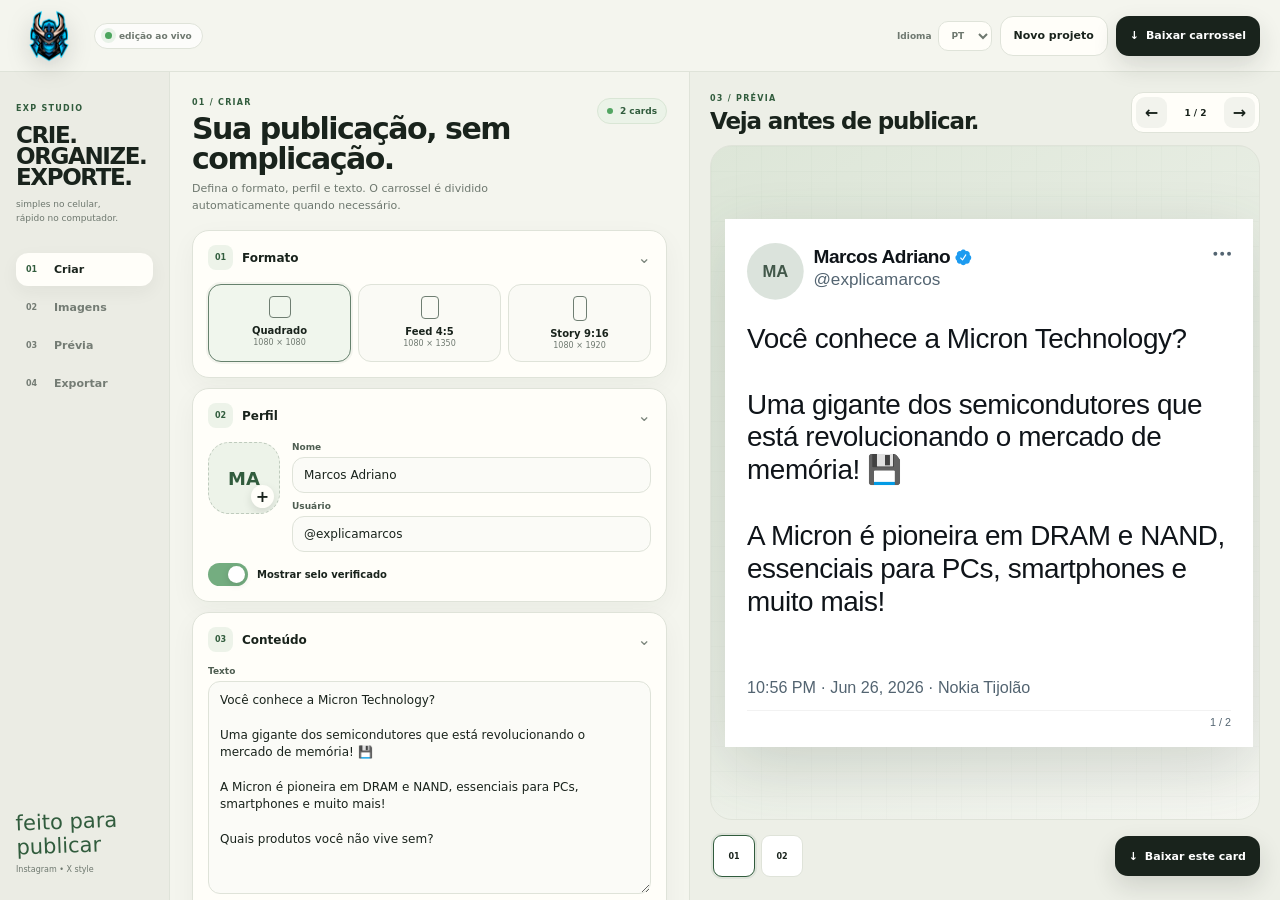
==== commit dc8cccc7: "Add files via upload" ====
--- a/index.html
+++ b/index.html
@@ -4,22 +4,19 @@
   <meta charset="utf-8">
   <meta name="viewport" content="width=device-width,initial-scale=1,viewport-fit=cover">
   <meta name="theme-color" content="#f4f5ee">
-  <title>Explica Studio Ultra V13 — Carrosséis estilo X</title>
+  <title>Explica Studio Ultra V14 — Carrosséis estilo X</title>
   <meta name="description" content="Crie posts e carrosséis estilo X para Instagram, com imagens por card e exportação em alta resolução.">
   <link rel="icon" type="image/png" sizes="32x32" href="assets/favicon/logo32.png">
   <link rel="icon" type="image/png" sizes="16x16" href="assets/favicon/logo16.png">
   <link rel="shortcut icon" href="assets/favicon/favicon.ico">
   <link rel="apple-touch-icon" href="assets/favicon/logo192.png">
-  <link rel="preconnect" href="https://fonts.googleapis.com">
-  <link rel="preconnect" href="https://fonts.gstatic.com" crossorigin>
-  <link href="https://fonts.googleapis.com/css2?family=Nunito:wght@400;500;600;700;800;900&display=swap" rel="stylesheet">
-  <link rel="stylesheet" href="css/style.css?v=13">
+  <link rel="stylesheet" href="css/style.css?v=14.0.0">
 </head>
 <body>
   <div class="app">
     <header class="topbar">
       <button class="brand brand-logo-only" type="button" id="brandBtn" aria-label="Explica Studio">
-        <span class="brand-icon"><img src="assets/logo.png?v=12" alt="Explica Studio"></span>
+        <span class="brand-icon"><img src="assets/logo.png?v=14.0.0" alt="Explica Studio"></span>
       </button>
       <div class="topbar-status">
         <span class="live-dot"></span><span data-i18n="autosave">edição ao vivo</span>
@@ -98,7 +95,7 @@
               <button class="preset" data-preset="night" type="button"><i class="preset-swatch night"></i><span><strong data-i18n="night">Noturno</strong><small data-i18n="nightHint">alto contraste</small></span></button>
             </div>
             <div class="grid-2 compact-grid">
-              <label class="field"><span data-i18n="font">Fonte</span><select id="fontSelect"><option value="x">X / Helvetica</option><option value="nunito">Nunito</option><option value="system">Sistema</option><option value="serif">Serif editorial</option></select></label>
+              <label class="field"><span data-i18n="font">Fonte</span><select id="fontSelect"><option value="x">X / Sans</option><option value="system">Sistema</option><option value="rounded">Arredondada</option><option value="serif">Serif editorial</option></select></label>
               <label class="field"><span data-i18n="fontSize">Tamanho do texto</span><input id="fontSizeInput" type="range" min="42" max="74" value="57"><small class="range-value"><b id="fontSizeValue">57</b> px</small></label>
             </div>
             <details class="advanced"><summary data-i18n="advanced">Ajustes avançados</summary><div class="advanced-body">
@@ -160,6 +157,6 @@
   <div class="toast" id="toast"></div>
   <input id="cardImageInput" type="file" accept="image/*" hidden>
   <script src="js/html2canvas.min.js?v=13"></script>
-  <script src="js/app.js?v=13"></script>
+  <script src="js/app.js?v=14.0.0"></script>
 </body>
 </html>
--- a/css/style.css
+++ b/css/style.css
@@ -1,7 +1,7 @@
 :root{
   --bg:#f4f5ee;--paper:#fffef9;--paper-2:#f8f8f2;--ink:#19231c;--muted:#6e786f;--line:#dfe3d9;
   --green:#315c3d;--green-2:#456f50;--lime:#dff36b;--blue:#1d9bf0;--shadow:0 16px 48px rgba(30,48,34,.08);
-  --ui:'Nunito',system-ui,-apple-system,BlinkMacSystemFont,'Segoe UI',sans-serif;--script:'Caveat',cursive;
+  --ui:system-ui,-apple-system,BlinkMacSystemFont,'Segoe UI',Roboto,Helvetica,Arial,sans-serif;--script:system-ui,-apple-system,BlinkMacSystemFont,'Segoe UI',sans-serif;
 }
 *{box-sizing:border-box}html{scroll-behavior:smooth}body{margin:0;min-width:320px;background:var(--bg);color:var(--ink);font-family:var(--ui);-webkit-font-smoothing:antialiased}button,input,textarea,select{font:inherit;color:inherit}button{cursor:pointer}img{max-width:100%}.mobile-only{display:none}.hidden{display:none!important}
 .topbar{height:72px;position:sticky;top:0;z-index:80;display:flex;align-items:center;gap:16px;padding:0 20px;background:rgba(244,245,238,.94);border-bottom:1px solid var(--line);backdrop-filter:blur(18px)}
@@ -64,26 +64,48 @@
 @media(max-width:900px){.card-rule-hint{font-size:9px;padding:8px 10px}.field-meta{gap:8px;flex-wrap:wrap}}
 
 
-/* V13 — tipografia e estabilidade */
+/* V14 — tipografia determinística e medidor independente da prévia */
 :root{
-  --ui-font:'Nunito',system-ui,-apple-system,BlinkMacSystemFont,'Segoe UI',sans-serif;
+  --ui-font:system-ui,-apple-system,BlinkMacSystemFont,"Segoe UI",Roboto,Helvetica,Arial,sans-serif;
 }
-html,body,button,input,textarea,select{font-family:var(--ui-font)}
+html,body,button,input,textarea,select{font-family:var(--ui-font)!important}
 body{-webkit-font-smoothing:antialiased;text-rendering:optimizeLegibility}
-.field input,.field textarea,.field select{font-weight:600;letter-spacing:-.01em}
-.field textarea{line-height:1.5}
-.view-heading h1,.view-heading h2,.section-head strong,.btn,.rail-link{font-weight:800}
-.social-canvas{--post-font:Arial,'Helvetica Neue',Helvetica,sans-serif;--body-line:1.18;--name-size:39px}
-.name-line strong{font-size:var(--name-size);font-weight:700;line-height:1.05;letter-spacing:-.018em}
-.verified{width:.94em;height:.94em;color:#1d9bf0}
-.profile-copy>span{font-weight:400;letter-spacing:-.015em}
-.post-text{line-height:var(--body-line);letter-spacing:-.015em;font-weight:400;overflow:hidden}
-.meta{font-weight:400;letter-spacing:-.01em}
-.format-portrait{--name-size:40px}
-.format-story{--name-size:43px}
-.format-story .post-text{line-height:1.2}
-.card-capacity{font-variant-numeric:tabular-nums}
+.field input,.field textarea,.field select{font-weight:500;letter-spacing:0}
+.field textarea{line-height:1.45}
+.social-canvas{
+  --post-font:Arial,"Helvetica Neue",Helvetica,sans-serif;
+  --body-line:1.18;
+  font-family:var(--post-font)!important;
+  font-synthesis:none;
+}
+.post-text{
+  font-family:var(--post-font)!important;
+  font-weight:400;
+  line-height:var(--body-line);
+  letter-spacing:-.015em;
+  white-space:pre-wrap;
+  overflow-wrap:anywhere;
+  word-break:normal;
+}
+.name-line strong,.profile-copy>span,.meta{font-family:var(--post-font)!important}
+.name-line strong{font-weight:700}
+.text-measurer{
+  position:fixed!important;
+  left:-100000px!important;
+  top:0!important;
+  z-index:-9999!important;
+  visibility:hidden!important;
+  pointer-events:none!important;
+  box-sizing:border-box!important;
+  margin:0!important;
+  padding:0!important;
+  border:0!important;
+  white-space:pre-wrap!important;
+  overflow-wrap:anywhere!important;
+  word-break:normal!important;
+  font-synthesis:none!important;
+}
+.card-rule-hint{font-variant-numeric:tabular-nums}
 @media(max-width:900px){
-  .field input:not([type=range]),.field textarea,.field select{font-size:16px}
-  .brand-logo-only .brand-icon{width:44px;height:44px}
+  .field input:not([type=range]),.field textarea,.field select{font-size:16px!important}
 }
